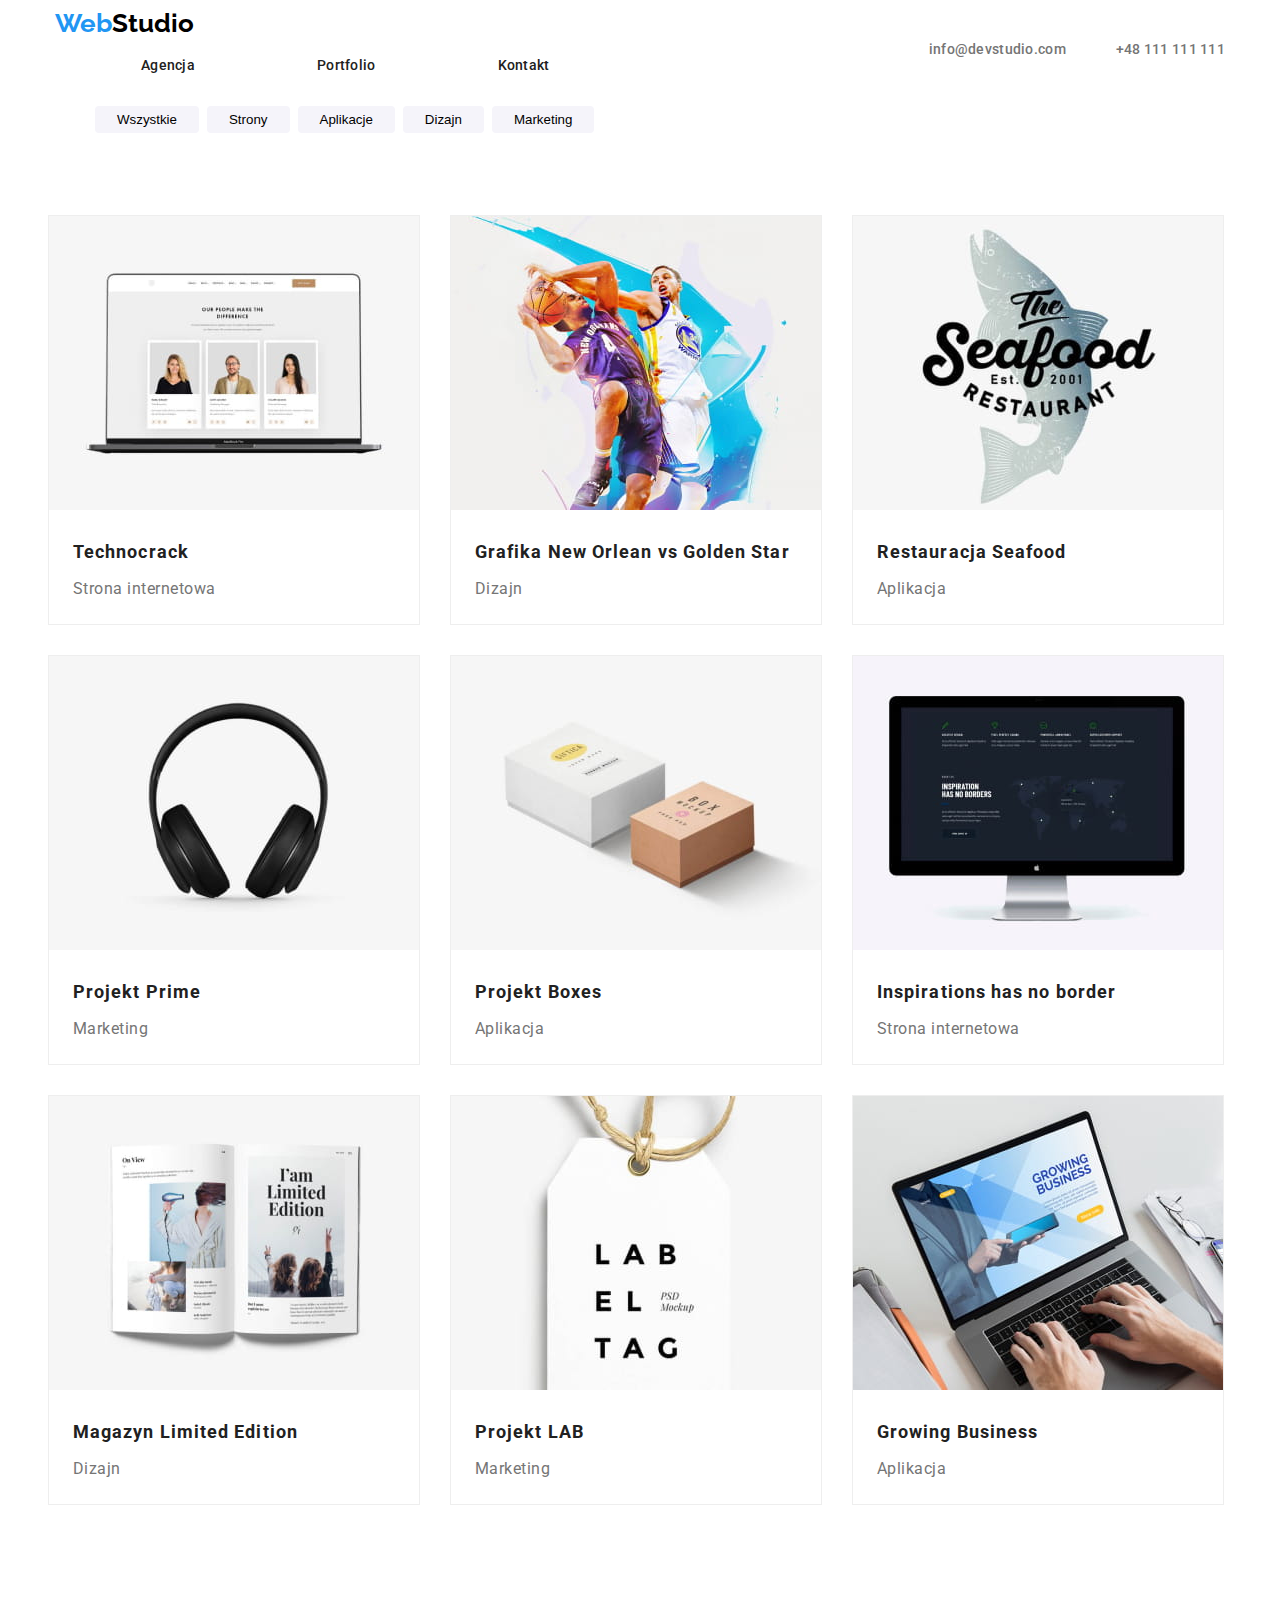
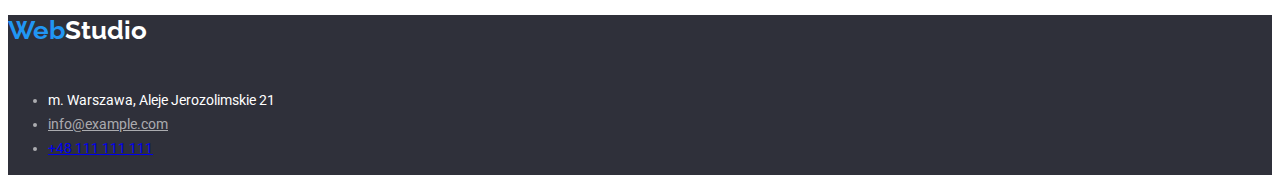
==== portfolio.html @ 5d40d668 "portfolio changes in main section" ====
<!DOCTYPE html>
<html lang="en">
    <head>
        <meta charset="UTF-8" />
        <meta http-equiv="X-UA-Compatible" content="IE=edge" />
        <meta name="viewport" content="width=device-width, initial-scale=1.0" />
        <title>Portfolio</title>
        <link rel="preconnect" href="https://fonts.googleapis.com" />
        <link rel="preconnect" href="https://fonts.gstatic.com" crossorigin />
        <link
            href="https://fonts.googleapis.com/css2?family=Raleway:wght@700&family=Roboto:wght@400;500;700;900&display=swap"
            rel="stylesheet"
        />
        <link
            rel="stylesheet"
            href="https://cdnjs.cloudflare.com/ajax/libs/modern-normalize/1.1.0/modern-normalize.min.css"
            integrity="sha512-wpPYUAdjBVSE4KJnH1VR1HeZfpl1ub8YT/NKx4PuQ5NmX2tKuGu6U/JRp5y+Y8XG2tV+wKQpNHVUX03MfMFn9Q=="
            crossorigin="anonymous"
            referrerpolicy="no-referrer"
        />
        <link href="./css/style.css" rel="stylesheet" />
    </head>

    <body>
        <header class="main-information">
            <div class="main-information-list container flex-nav">
                <nav>
                    <a class="logo" href="index.html"
                        >Web<span class="black-studio">Studio</span></a
                    >
                    <ul class="nav-list">
                        <li>
                            <a href="#">Agencja</a>
                        </li>
                        <li>
                            <a href="portfolio.html"
                                ><span class="blau">Portfolio</span></a
                            >
                        </li>
                        <li>
                            <a href="#">Kontakt</a>
                        </li>
                    </ul>
                </nav>
                <ul class="contact-list">
                    <li><a href="info@devstudio.com">info@devstudio.com</a></li>
                    <li><a href="tel:+48111111111">+48 111 111 111</a></li>
                </ul>
            </div>
        </header>

        <main>
            <section>
                <div class="container flex-nav">
                    <ul class="button-list">
                        <li>
                            <button
                                class="button portfolio-button"
                                type="button"
                            >
                                Wszystkie
                            </button>
                        </li>
                        <li>
                            <button
                                class="button portfolio-button"
                                type="button"
                            >
                                Strony
                            </button>
                        </li>
                        <li>
                            <button
                                class="button portfolio-button"
                                type="button"
                            >
                                Aplikacje
                            </button>
                        </li>
                        <li>
                            <button
                                class="button portfolio-button"
                                type="button"
                            >
                                Dizajn
                            </button>
                        </li>
                        <li>
                            <button
                                class="button portfolio-button"
                                type="button"
                            >
                                Marketing
                            </button>
                        </li>
                    </ul>
                </div>
                <ul class="projects">
                    <li class="photo-portfolio">
                        <img
                            src="images/technocrack.jpg"
                            alt="Otwarty laptop z wyświetloną stroną"
                            width="370"
                            height="294"
                        />
                        <h3>Technocrack</h3>
                        <p>Strona internetowa</p>
                    </li>
                    <li class="photo-portfolio">
                        <img
                            src="images/grafic-new-orlean-vs-golden-sta.jpg"
                            alt="Dwóch koszykarzy walczy o piłkę"
                            width="370"
                            height="294"
                        />
                        <h3>Grafika New Orlean vs Golden Star</h3>
                        <p>Dizajn</p>
                    </li>
                    <li class="photo-portfolio">
                        <img
                            src="images/logo-restaurant-seafood.jpg"
                            alt="Logo restauracji Seafood"
                            width="370"
                            height="294"
                        />
                        <h3>Restauracja Seafood</h3>
                        <p>Aplikacja</p>
                    </li>
                    <li class="photo-portfolio">
                        <img
                            src="images/headphones.jpg"
                            alt="Słuchawki"
                            width="370"
                            height="294"
                        />
                        <h3>Projekt Prime</h3>
                        <p>Marketing</p>
                    </li>
                    <li class="photo-portfolio">
                        <img
                            src="images/boxes.jpg"
                            alt="Dwa pudełka"
                            width="370"
                            height="294"
                        />
                        <h3>Projekt Boxes</h3>
                        <p>Aplikacja</p>
                    </li>
                    <li class="photo-portfolio">
                        <img
                            src="images/apple-monitor.jpg"
                            alt="Monitor komputera"
                            width="370"
                            height="294"
                        />
                        <h3>Inspirations has no border</h3>
                        <p>Strona internetowa</p>
                    </li>
                    <li class="photo-portfolio">
                        <img
                            src="images/magazine.jpg"
                            alt="Otwarty magazyn"
                            width="370"
                            height="294"
                        />
                        <h3>Magazyn Limited Edition</h3>
                        <p>Dizajn</p>
                    </li>
                    <li class="photo-portfolio">
                        <img
                            src="images/pendant.jpg"
                            alt="Zawieszka ozdobna"
                            width="370"
                            height="294"
                        />
                        <h3>Projekt LAB</h3>
                        <p>Marketing</p>
                    </li>
                    <li class="photo-portfolio">
                        <img
                            src="images/aplication-on-computer.jpg"
                            alt="Praca na aplikacji na komputerze"
                            width="370"
                            height="294"
                        />
                        <h3>Growing Business</h3>
                        <p>Aplikacja</p>
                    </li>
                </ul>
            </section>
        </main>

        <footer class="contact">
            <a class="logo" href="index.html"
                >Web<span class="white-studio">Studio</span></a
            >
            <address class="address-list">
                <ul>
                    <li>
                        <span>m. Warszawa, Aleje Jerozolimskie 21</span>
                    </li>
                    <li>
                        <div
                            class="address-list-info"
                            href="mailto:info@example.com"
                        >
                            info@example.com
                        </div>
                    </li>
                    <li><a href="+48111111111">+48 111 111 111</a></li>
                </ul>
            </address>
        </footer>
    </body>
</html>
---- css/style.css ----
*,
::before,
::after {
    box-sizing: border-box;
}

:root {
    --primary-color: #2196f3;
    --black-color: #000;
    --dark-grey: #212121;
    --white-color: #fff;
    --light-grey: #757575;
    --navy-blue: #2f303a;
    --black-rock: #2f303a;
    --beige: #f5f4fa;
}

.container {
    max-width: 1200px;
    margin: 0 auto;
    padding: 0 15px;
}

body {
    font-family: 'Roboto', sans-serif;
}

/*SITE NAV*/
.flex-nav {
    display: flex;
    justify-content: space-between;
    align-items: center;
}

.flex-nav-details {
    display: flex;
    align-items: center;
}

.main-information {
    background-color: var(--white-color);
}

.main-information-list {
    color: var(--black-color);
}

.main-information-list a:hover,
.main-information-list a:focus {
    color: var(--primary-color);
}

.logo {
    font-family: 'Raleway', sans-serif;
    font-weight: 700;
    font-size: 26px;
    line-height: 1.19;
    text-align: left;
    text-decoration: none;
    margin-right: 93px;
}

.black-studio {
    color: var(--black-color);
}

.white-studio {
    color: var(--white-color);
}

.logo {
    color: var(--primary-color);
}

.nav-list {
    display: flex;
    list-style: none;
    gap: 30px;
}

.contact-list {
    font-weight: 500;
    font-size: 14px;
    line-height: 1.17;
    letter-spacing: 0.02em;
    text-align: left;
    list-style: none;
    display: flex;
    column-gap: 50px;
    flex-direction: row;
}

.contact-list a {
    color: var(--light-grey);
    text-decoration: none;
}

.nav-list a {
    color: var(--dark-grey);
    font-weight: 500;
    font-size: 14px;
    line-height: 1.17;
    letter-spacing: 0.02em;
    text-align: left;
    margin: 0 46px;
}

.main-information a {
    text-decoration: none;
}
/*END SITE NAV*/

/*FIRST SECTION*/

h1,
.first-section {
    margin: 0 auto;
}

.first-section h1 {
    font-weight: 900;
    font-size: 44px;
    line-height: 1.36;
    color: #fff;
    letter-spacing: 0.06em;
    text-align: center;
    padding: 200px 252px 280px 252px;
    margin-top: 0;
    margin-bottom: 0;
}

.first-section button {
    font-weight: 700;
    font-size: 16px;
    color: var(--white-color);
    background-color: var(--primary-color);
    outline: none;
    border: none;
    border-radius: 4px;
    padding: 9px 41px 10px 42px;
    margin: 31px 500px 200px 500px;
}

.dark-bg {
    background-color: var(--navy-blue);
}

.button-list {
    list-style: none;
    display: flex;
    gap: 8px;
    align-items: center;
    padding-right: 95px;
}

.button {
    color: var(--black-color);
    background-color: var(--beige);
    outline: none;
    border: none;
    border-radius: 4px;
}
.portfolio-button {
    padding: 6px 22px;
}

.button:hover {
    color: var(--white-color);
    background-color: var(--primary-color);
}
/*END FIRST SECTION*/

/*SECOND SECTION*/
.second-section-list h3 {
    font-weight: 700;
    font-size: 14px;
    line-height: 1.17;
    color: var(--dark-grey);
    letter-spacing: 0.03em;
    text-align: left;
}

.flex-second-section {
    display: flex;
    align-items: center;
    list-style: none;
    padding: 94px 0;
    gap: 30px;
}

.title-section {
    padding-top: 10px;
}

.flex-third-section,
.flex-fourth-section {
    display: flex;
    align-items: center;
    list-style: none;
    gap: 30px;
}

.third-section {
    padding: 94px 0 50px 0;
    margin: 0;
}

.fourth-section {
    background-color: var(--beige);
}

.our-team {
    background-color: var(--white-color);
    width: 270px;
    height: 368px;
    margin: 0;
    box-shadow: 0px 1px 3px rgba(0 0 0 / 12%), 0px 1px 1px rgba(0 0 0 / 14%),
        0px 2px 1px rgba(0 0 0 / 20%);
    border-bottom-right-radius: 4px;
    border-bottom-left-radius: 4px;
}

.projects h3 {
    font-size: 18px;
    line-height: 2;
    letter-spacing: 0.06em;
    color: var(--dark-grey);
    padding-top: 20px;
    padding-bottom: 4px;
    padding-left: 24px;
    margin: 0;
}

.projects p {
    font-size: 16px;
    line-height: 1.88;
    letter-spacing: 0.03em;
    color: var(--light-grey);
    margin: 0;
    padding-left: 24px;
    padding-bottom: 20px;
}

.projects {
    display: flex;
    flex-wrap: wrap;
    gap: 30px;
    list-style: none;
    padding-top: 50px;
    padding-bottom: 94px;
}

.photo-portfolio {
    border: 1px solid #eeeeee;
}

.second-section-list p {
    font-size: 14px;
    line-height: 1.71;
    color: var(--light-grey);
    letter-spacing: 0.03em;
}

.fourth-section {
    padding-bottom: 94px;
}

.third-section-list,
.fourth-section-list {
    font-weight: 700;
    font-size: 36px;
    line-height: 1.17;
    color: var(--dark-grey);
    text-align: center;
}

.fourth-section-list {
    padding-top: 50px;
    padding-bottom: 50px;
}

.photo-bg {
    background-color: var(--white-color);
    padding-top: 30px;
    margin-bottom: 30px;
    text-align: center;
}

.name {
    font-weight: 500;
    font-size: 16px;
    line-height: 1.17;
    color: var(--dark-grey);
    letter-spacing: 0.03em;
}

.workplace {
    color: var(--light-grey);
    text-align: center;
}

.workplace p {
    font-size: 16px;
}

/*FOOTER*/
.contact {
    background-color: var(--navy-blue);
}

.contact-logo {
    padding-top: 60px;
}

.contact a:hover,
.contact a:focus {
    color: var(--primary-color);
}

.address-list {
    margin-top: 20px;
}

.address-list {
    color: rgba(255, 255, 255, 0.6);
    font-size: 14px;
    line-height: 1.71;
    font-style: normal;
    display: flex;
    text-decoration: none;
    padding-top: 9px;
}

.address-list span {
    color: var(--white-color);
    font-size: 14px;
    line-height: 1.71;
    font-style: normal;
    padding-top: 20px;
}

.address-list-info {
    color: rgba(255, 255, 255, 0.6);
    text-decoration: underline;
    font-style: normal;
    font-size: 14px;
    line-height: 1.71;
}

.address-list-info:hover,
.address-list-info:focus {
    color: var(--primary-color);
}
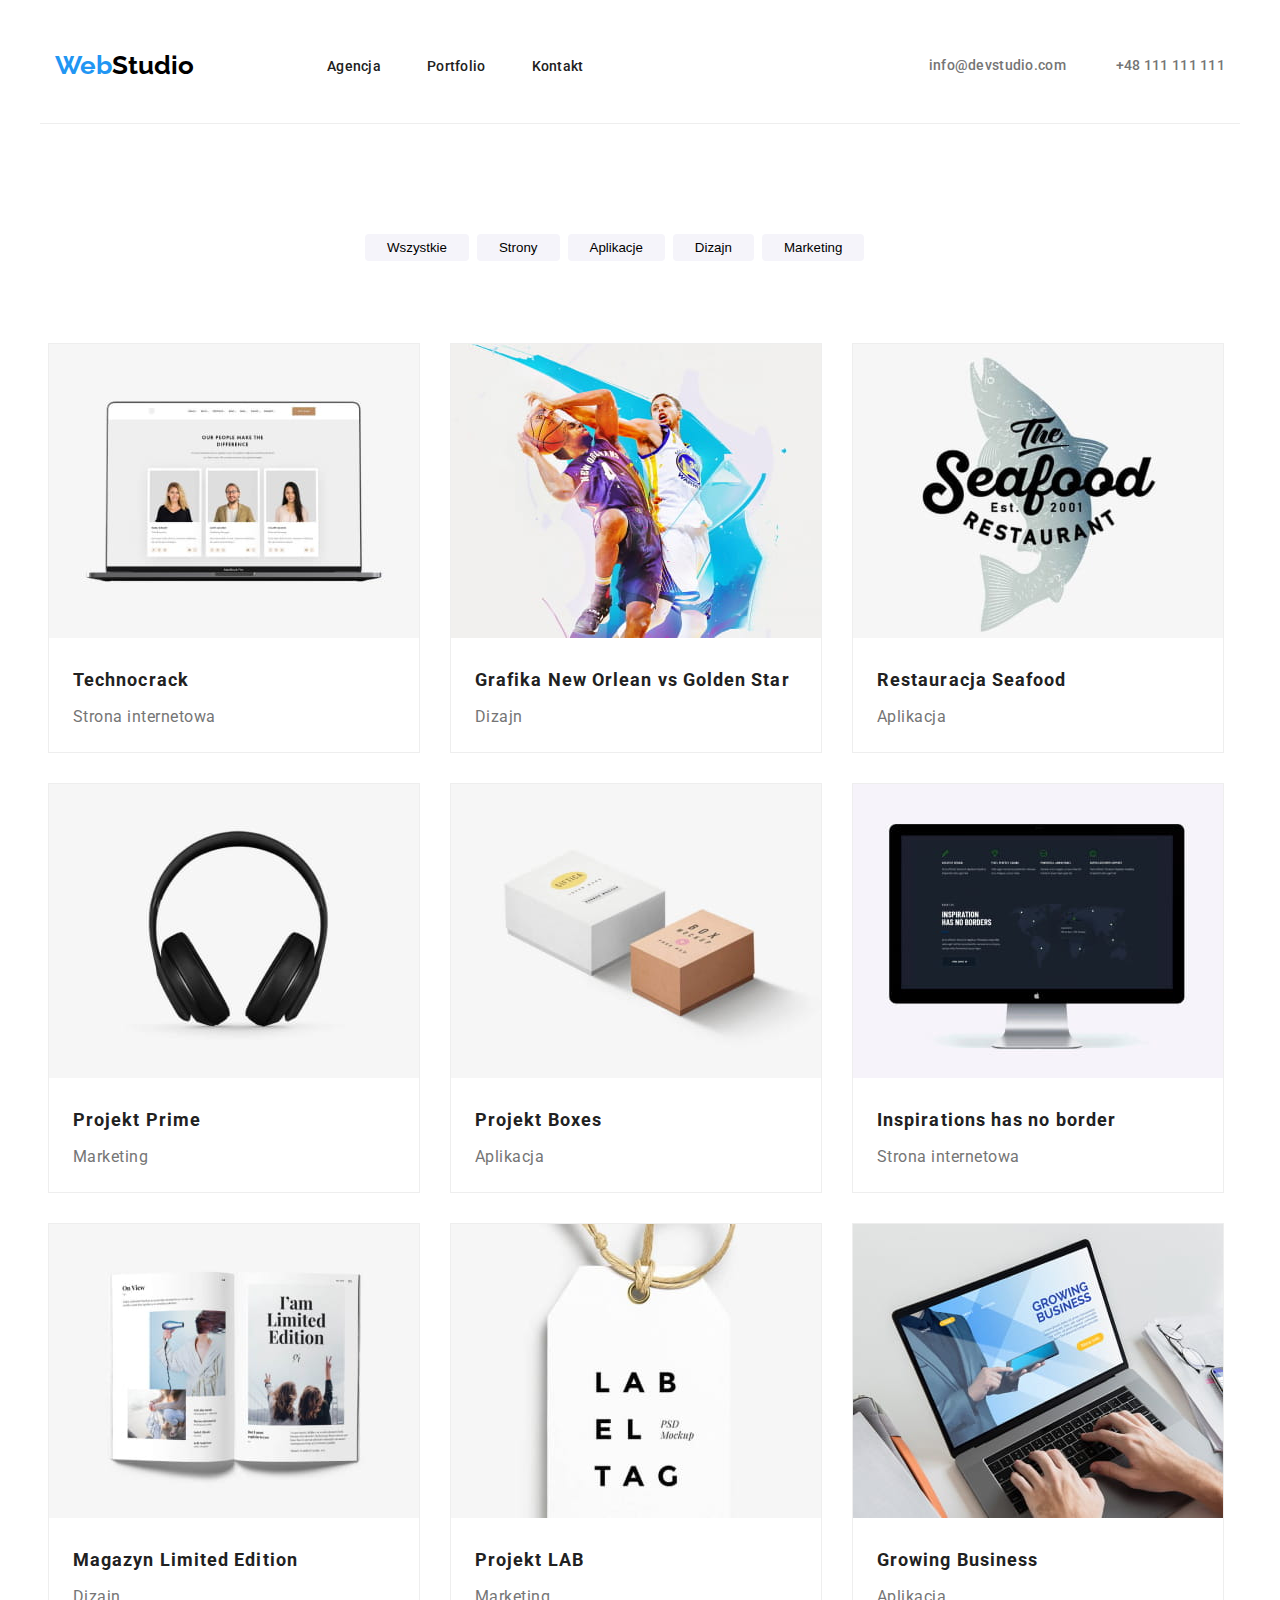
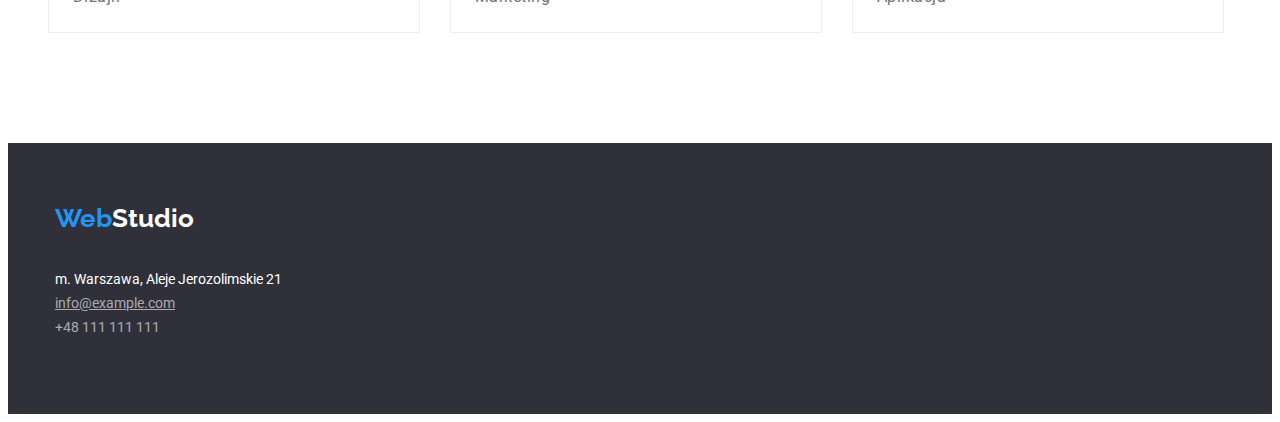
==== commit 114068f6: "changes in footer, decoration" ====
--- a/portfolio.html
+++ b/portfolio.html
@@ -25,26 +25,31 @@
         <header class="main-information">
             <div class="main-information-list container flex-nav">
                 <nav>
-                    <a class="logo" href="index.html"
-                        >Web<span class="black-studio">Studio</span></a
-                    >
-                    <ul class="nav-list">
-                        <li>
-                            <a href="#">Agencja</a>
-                        </li>
-                        <li>
-                            <a href="portfolio.html"
-                                ><span class="blau">Portfolio</span></a
-                            >
-                        </li>
-                        <li>
-                            <a href="#">Kontakt</a>
-                        </li>
-                    </ul>
+                    <div class="flex-nav-details">
+                        <a class="logo" href="index.html"
+                            >Web<span class="black-studio">Studio</span></a
+                        >
+                        <ul class="nav-list">
+                            <li>
+                                <a href="#">Agencja</a>
+                            </li>
+                            <li>
+                                <a href="portfolio.html"> Portfolio</a>
+                            </li>
+                            <li>
+                                <a href="#">Kontakt</a>
+                            </li>
+                        </ul>
+                    </div>
                 </nav>
+
                 <ul class="contact-list">
-                    <li><a href="info@devstudio.com">info@devstudio.com</a></li>
-                    <li><a href="tel:+48111111111">+48 111 111 111</a></li>
+                    <li>
+                        <a href="info@devstudio.com">info@devstudio.com</a>
+                    </li>
+                    <li>
+                        <a href="tel:+48111111111">+48 111 111 111</a>
+                    </li>
                 </ul>
             </div>
         </header>
@@ -191,25 +196,31 @@
         </main>
 
         <footer class="contact">
-            <a class="logo" href="index.html"
-                >Web<span class="white-studio">Studio</span></a
-            >
-            <address class="address-list">
-                <ul>
-                    <li>
-                        <span>m. Warszawa, Aleje Jerozolimskie 21</span>
-                    </li>
-                    <li>
-                        <div
-                            class="address-list-info"
-                            href="mailto:info@example.com"
-                        >
-                            info@example.com
-                        </div>
-                    </li>
-                    <li><a href="+48111111111">+48 111 111 111</a></li>
-                </ul>
-            </address>
+            <div class="container">
+                <div class="contact-logo">
+                    <a class="logo" href="index.html"
+                        >Web<span class="white-studio">Studio</span></a
+                    >
+                </div>
+                <address class="address-list">
+                    <ul class="address-details">
+                        <li>
+                            <span>m. Warszawa, Aleje Jerozolimskie 21</span>
+                        </li>
+                        <li>
+                            <div
+                                class="address-list-info"
+                                href="mailto:info@example.com"
+                            >
+                                info@example.com
+                            </div>
+                        </li>
+                        <li class="contact-phone">
+                            <a href="+48111111111">+48 111 111 111</a>
+                        </li>
+                    </ul>
+                </address>
+            </div>
         </footer>
     </body>
 </html>
--- a/css/style.css
+++ b/css/style.css
@@ -43,6 +43,7 @@
 
 .main-information-list {
     color: var(--black-color);
+    border-bottom: 1px solid #eeeeee;
 }
 
 .main-information-list a:hover,
@@ -58,6 +59,8 @@
     text-align: left;
     text-decoration: none;
     margin-right: 93px;
+    padding-top: 24px;
+    padding-bottom: 25px;
 }
 
 .black-studio {
@@ -75,7 +78,9 @@
 .nav-list {
     display: flex;
     list-style: none;
-    gap: 30px;
+    gap: 46px;
+    padding-top: 32px;
+    padding-bottom: 32px;
 }
 
 .contact-list {
@@ -102,7 +107,6 @@
     line-height: 1.17;
     letter-spacing: 0.02em;
     text-align: left;
-    margin: 0 46px;
 }
 
 .main-information a {
@@ -151,6 +155,8 @@
     gap: 8px;
     align-items: center;
     padding-right: 95px;
+    padding-left: 310px;
+    padding-top: 94px;
 }
 
 .button {
@@ -328,7 +334,8 @@
     font-style: normal;
     display: flex;
     text-decoration: none;
-    padding-top: 9px;
+    gap: 9px;
+    padding-bottom: 60px;
 }
 
 .address-list span {
@@ -351,3 +358,12 @@
 .address-list-info:focus {
     color: var(--primary-color);
 }
+
+.address-details {
+    list-style-type: none;
+    padding-left: 0;
+}
+.address-details a {
+    color: rgba(255, 255, 255, 0.6);
+    text-decoration: none;
+}
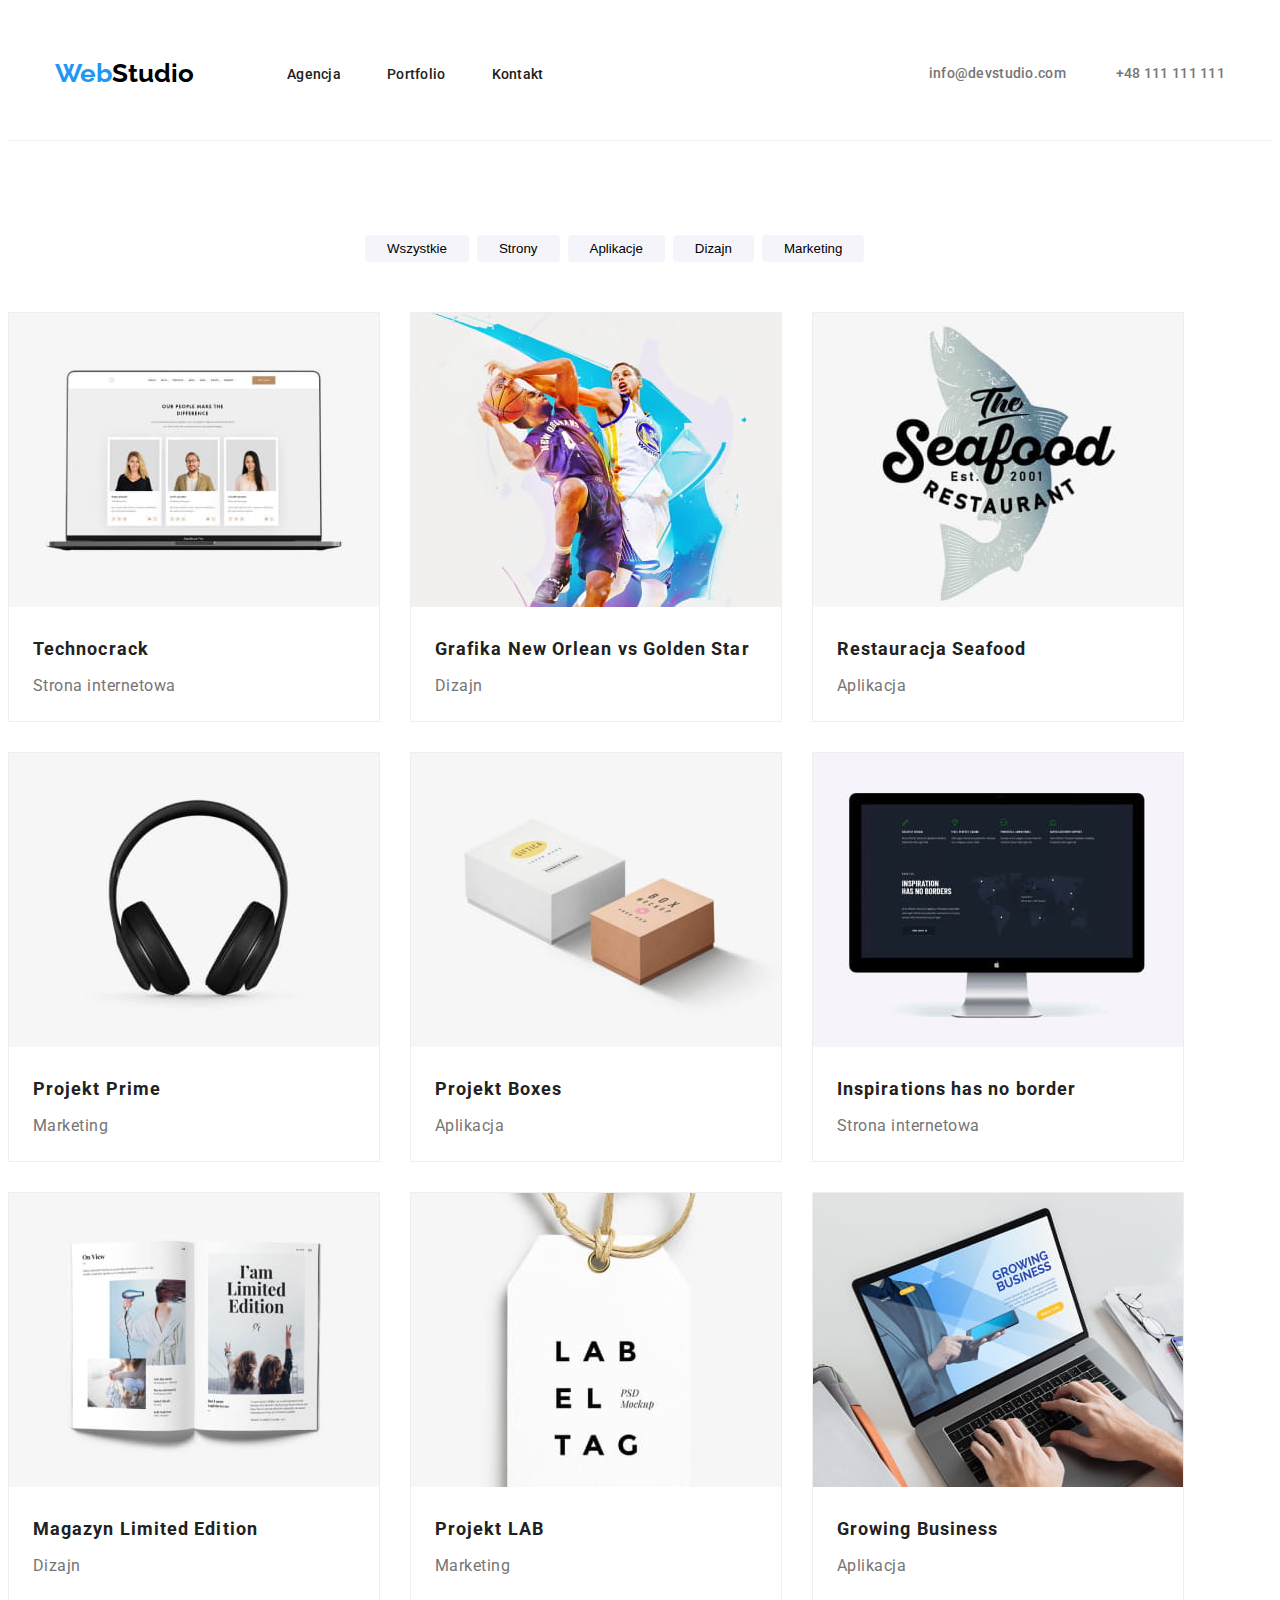
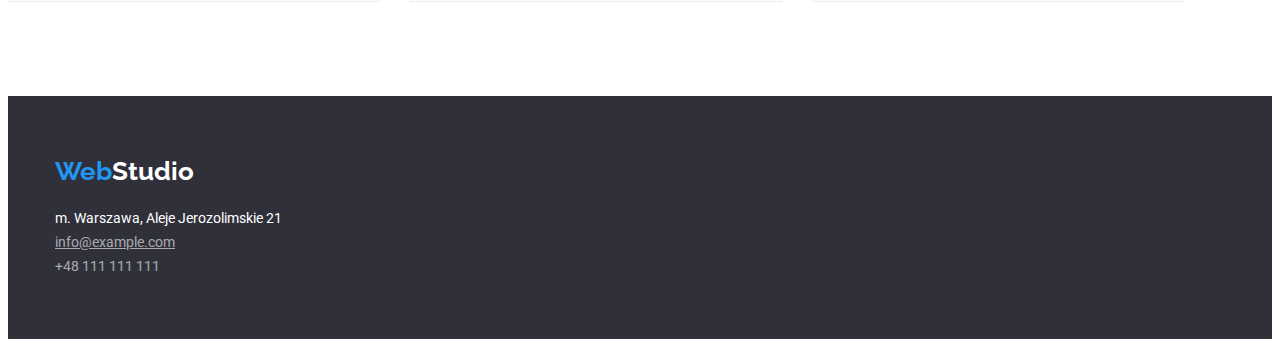
==== commit 43eb7bf8: "changes in section" ====
--- a/portfolio.html
+++ b/portfolio.html
@@ -23,24 +23,22 @@
 
     <body>
         <header class="main-information">
-            <div class="main-information-list container flex-nav">
-                <nav>
-                    <div class="flex-nav-details">
-                        <a class="logo" href="index.html"
-                            >Web<span class="black-studio">Studio</span></a
-                        >
-                        <ul class="nav-list">
-                            <li>
-                                <a href="#">Agencja</a>
-                            </li>
-                            <li>
-                                <a href="portfolio.html"> Portfolio</a>
-                            </li>
-                            <li>
-                                <a href="#">Kontakt</a>
-                            </li>
-                        </ul>
-                    </div>
+            <div class="container flex-nav">
+                <nav class="flex-nav-details">
+                    <a class="logo" href="index.html"
+                        >Web<span class="black-studio">Studio</span></a
+                    >
+                    <ul class="nav-list">
+                        <li>
+                            <a href="#">Agencja</a>
+                        </li>
+                        <li>
+                            <a href="portfolio.html"> Portfolio</a>
+                        </li>
+                        <li>
+                            <a href="#">Kontakt</a>
+                        </li>
+                    </ul>
                 </nav>
 
                 <ul class="contact-list">
--- a/css/style.css
+++ b/css/style.css
@@ -25,6 +25,21 @@
     font-family: 'Roboto', sans-serif;
 }
 
+ul,
+h1,
+h2,
+h3,
+h4,
+p,
+figure {
+    margin: 0;
+    padding: 0;
+}
+
+.section {
+    padding: 94px 0;
+}
+
 /*SITE NAV*/
 .flex-nav {
     display: flex;
@@ -39,10 +54,7 @@
 
 .main-information {
     background-color: var(--white-color);
-}
-
-.main-information-list {
-    color: var(--black-color);
+    padding: 24px 0 25px;
     border-bottom: 1px solid #eeeeee;
 }
 
@@ -59,8 +71,6 @@
     text-align: left;
     text-decoration: none;
     margin-right: 93px;
-    padding-top: 24px;
-    padding-bottom: 25px;
 }
 
 .black-studio {
@@ -118,7 +128,7 @@
 
 h1,
 .first-section {
-    margin: 0 auto;
+    text-align: center;
 }
 
 .first-section h1 {
@@ -128,9 +138,8 @@
     color: #fff;
     letter-spacing: 0.06em;
     text-align: center;
-    padding: 200px 252px 280px 252px;
-    margin-top: 0;
-    margin-bottom: 0;
+    margin: 30px 252px 252px;
+    padding-top: 106px;
 }
 
 .first-section button {
@@ -141,8 +150,7 @@
     outline: none;
     border: none;
     border-radius: 4px;
-    padding: 9px 41px 10px 42px;
-    margin: 31px 500px 200px 500px;
+    padding-bottom: 106px;
 }
 
 .dark-bg {
@@ -207,8 +215,8 @@
 }
 
 .third-section {
-    padding: 94px 0 50px 0;
-    margin: 0;
+    padding: 94px 0 50px;
+    margin-top: -94px;
 }
 
 .fourth-section {
@@ -279,6 +287,9 @@
     color: var(--dark-grey);
     text-align: center;
 }
+.third-section-list {
+    margin-bottom: 50px;
+}
 
 .fourth-section-list {
     padding-top: 50px;
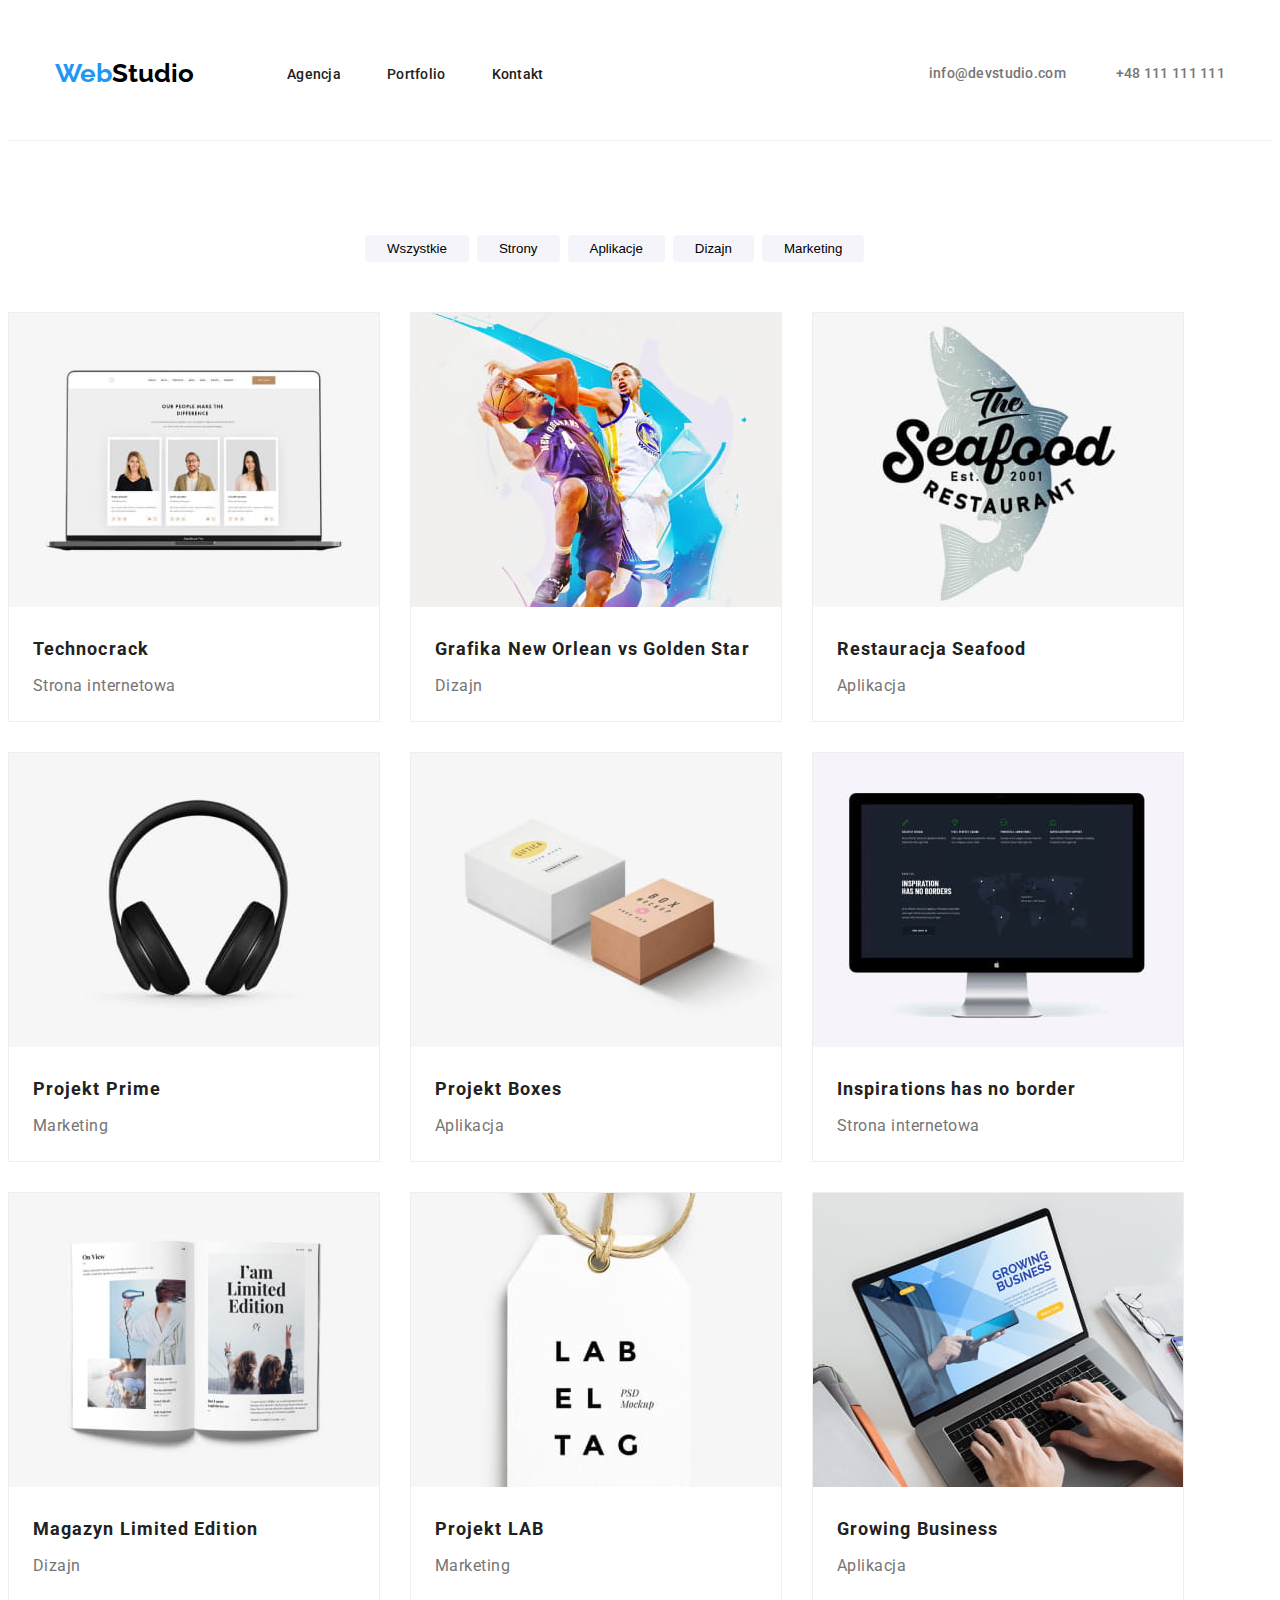
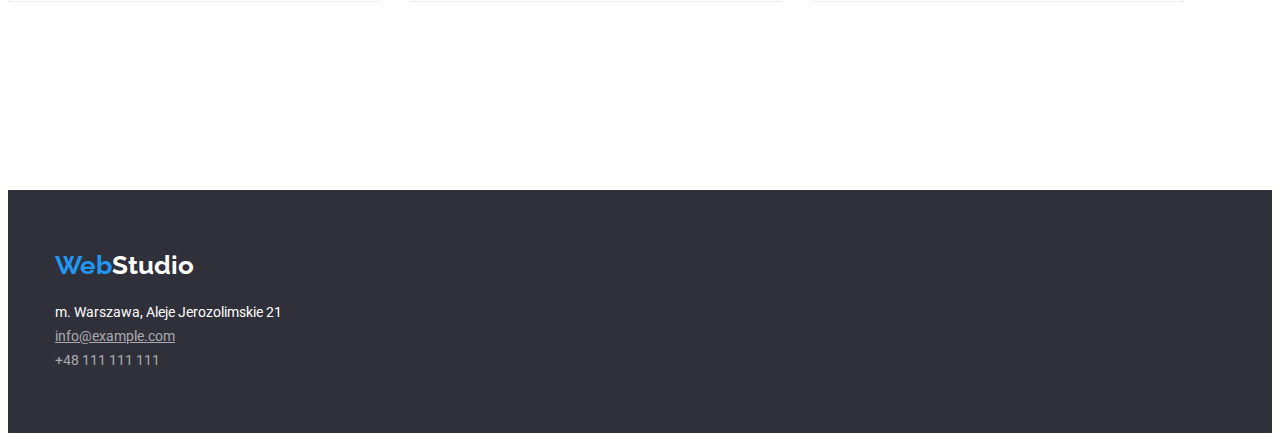
==== commit 690e7b52: "padding in portfolio changed" ====
--- a/portfolio.html
+++ b/portfolio.html
@@ -53,7 +53,7 @@
         </header>
 
         <main>
-            <section>
+            <section class="section">
                 <div class="container flex-nav">
                     <ul class="button-list">
                         <li>
--- a/css/style.css
+++ b/css/style.css
@@ -138,8 +138,7 @@
     color: #fff;
     letter-spacing: 0.06em;
     text-align: center;
-    margin: 30px 252px 252px;
-    padding-top: 106px;
+    margin: 106px 252px 30px;
 }
 
 .first-section button {
@@ -150,7 +149,8 @@
     outline: none;
     border: none;
     border-radius: 4px;
-    padding-bottom: 106px;
+    margin-bottom: 106px;
+    padding: 10px 41px;
 }
 
 .dark-bg {
@@ -164,7 +164,6 @@
     align-items: center;
     padding-right: 95px;
     padding-left: 310px;
-    padding-top: 94px;
 }
 
 .button {
@@ -198,7 +197,6 @@
     display: flex;
     align-items: center;
     list-style: none;
-    padding: 94px 0;
     gap: 30px;
 }
 
@@ -215,7 +213,6 @@
 }
 
 .third-section {
-    padding: 94px 0 50px;
     margin-top: -94px;
 }
 
@@ -275,10 +272,6 @@
     letter-spacing: 0.03em;
 }
 
-.fourth-section {
-    padding-bottom: 94px;
-}
-
 .third-section-list,
 .fourth-section-list {
     font-weight: 700;
@@ -286,14 +279,7 @@
     line-height: 1.17;
     color: var(--dark-grey);
     text-align: center;
-}
-.third-section-list {
     margin-bottom: 50px;
-}
-
-.fourth-section-list {
-    padding-top: 50px;
-    padding-bottom: 50px;
 }
 
 .photo-bg {
@@ -343,7 +329,6 @@
     font-size: 14px;
     line-height: 1.71;
     font-style: normal;
-    display: flex;
     text-decoration: none;
     gap: 9px;
     padding-bottom: 60px;
@@ -371,6 +356,8 @@
 }
 
 .address-details {
+    display: flex;
+    flex-direction: column;
     list-style-type: none;
     padding-left: 0;
 }
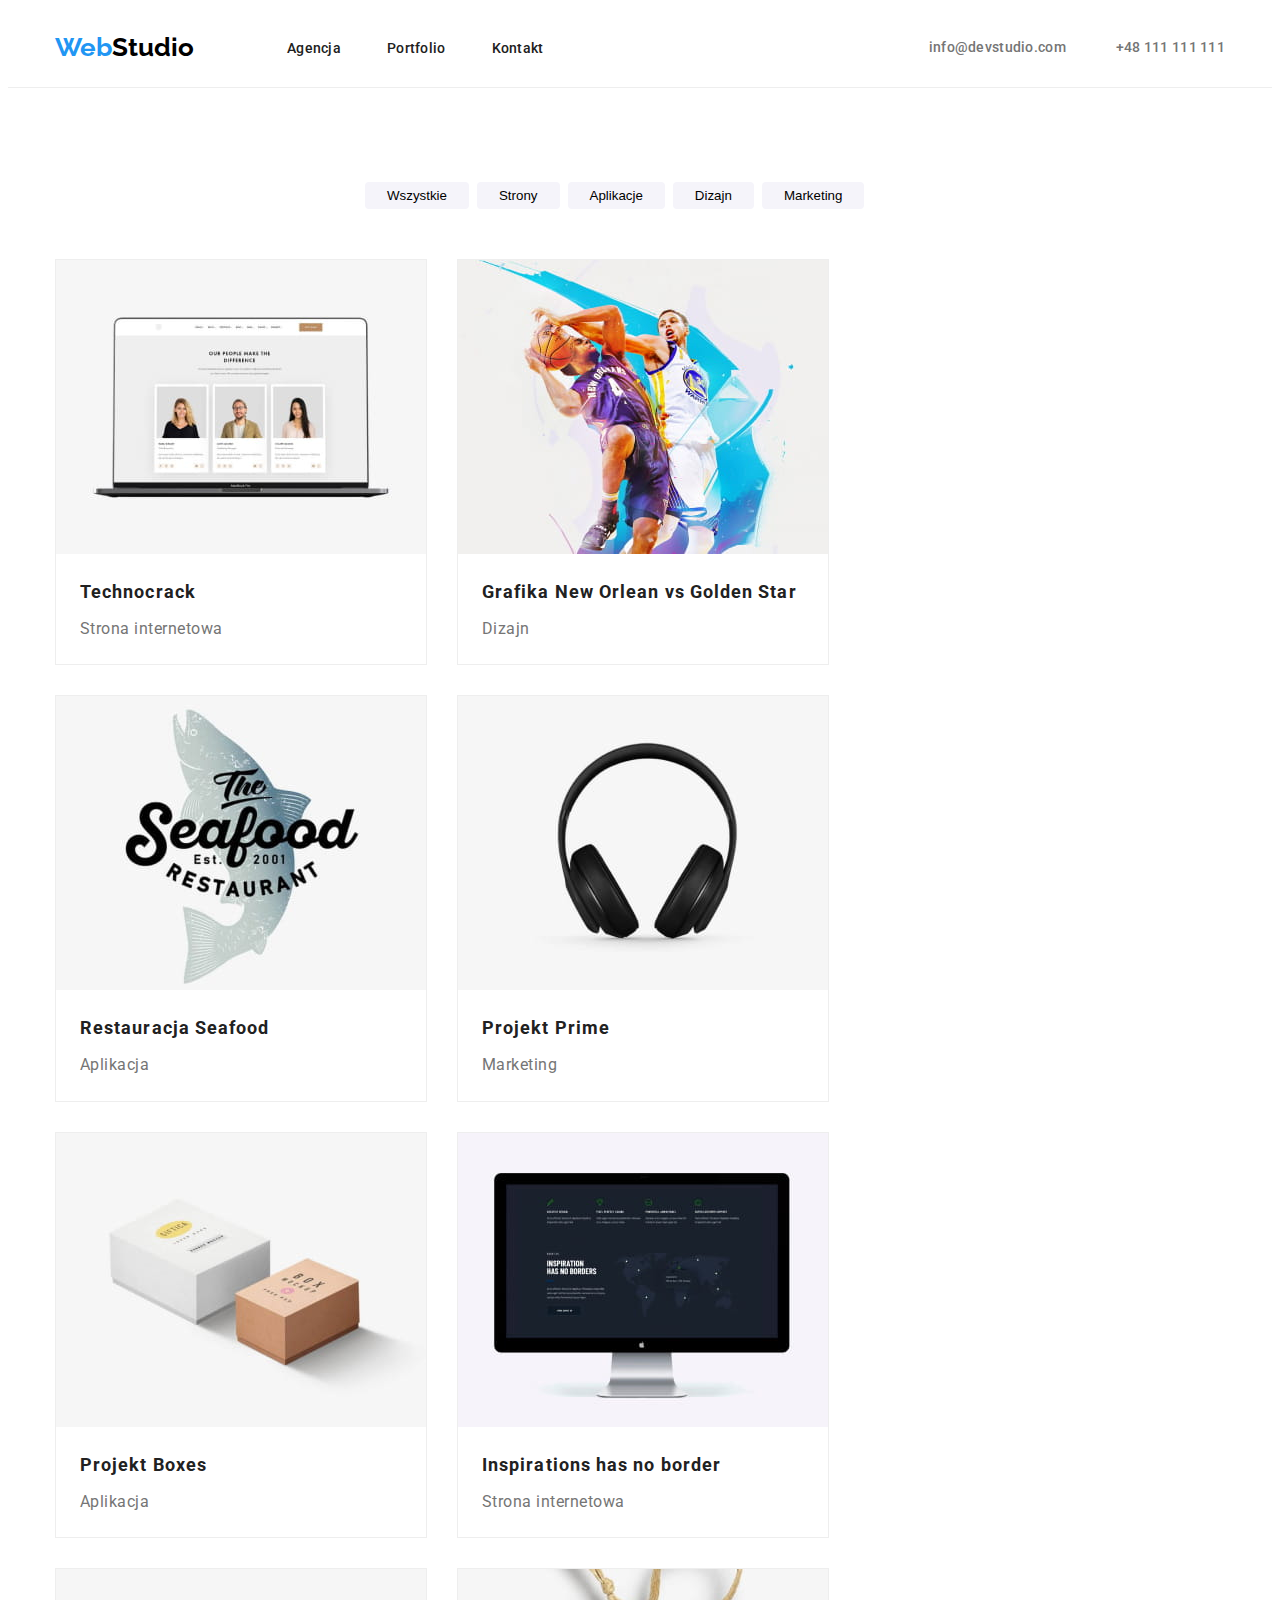
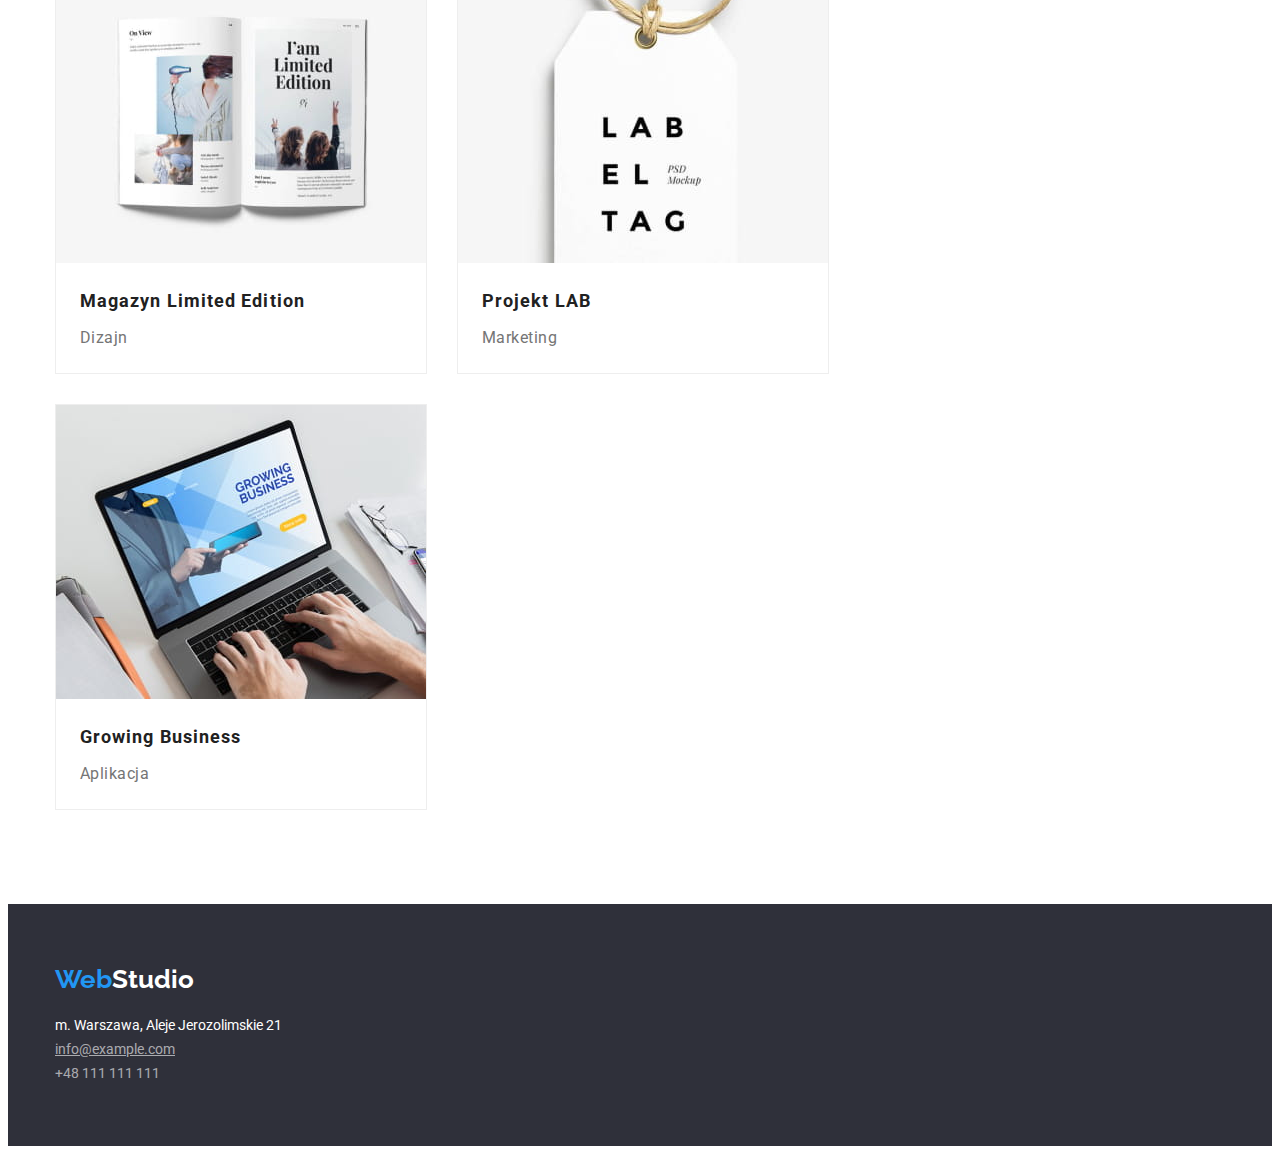
==== commit 4955d427: "corrects" ====
--- a/portfolio.html
+++ b/portfolio.html
@@ -54,7 +54,7 @@
 
         <main>
             <section class="section">
-                <div class="container flex-nav">
+                <div class="container">
                     <ul class="button-list">
                         <li>
                             <button
@@ -97,99 +97,100 @@
                             </button>
                         </li>
                     </ul>
+
+                    <ul class="projects">
+                        <li class="photo-portfolio">
+                            <img
+                                src="images/technocrack.jpg"
+                                alt="Otwarty laptop z wyświetloną stroną"
+                                width="370"
+                                height="294"
+                            />
+                            <h3>Technocrack</h3>
+                            <p>Strona internetowa</p>
+                        </li>
+                        <li class="photo-portfolio">
+                            <img
+                                src="images/grafic-new-orlean-vs-golden-sta.jpg"
+                                alt="Dwóch koszykarzy walczy o piłkę"
+                                width="370"
+                                height="294"
+                            />
+                            <h3>Grafika New Orlean vs Golden Star</h3>
+                            <p>Dizajn</p>
+                        </li>
+                        <li class="photo-portfolio">
+                            <img
+                                src="images/logo-restaurant-seafood.jpg"
+                                alt="Logo restauracji Seafood"
+                                width="370"
+                                height="294"
+                            />
+                            <h3>Restauracja Seafood</h3>
+                            <p>Aplikacja</p>
+                        </li>
+                        <li class="photo-portfolio">
+                            <img
+                                src="images/headphones.jpg"
+                                alt="Słuchawki"
+                                width="370"
+                                height="294"
+                            />
+                            <h3>Projekt Prime</h3>
+                            <p>Marketing</p>
+                        </li>
+                        <li class="photo-portfolio">
+                            <img
+                                src="images/boxes.jpg"
+                                alt="Dwa pudełka"
+                                width="370"
+                                height="294"
+                            />
+                            <h3>Projekt Boxes</h3>
+                            <p>Aplikacja</p>
+                        </li>
+                        <li class="photo-portfolio">
+                            <img
+                                src="images/apple-monitor.jpg"
+                                alt="Monitor komputera"
+                                width="370"
+                                height="294"
+                            />
+                            <h3>Inspirations has no border</h3>
+                            <p>Strona internetowa</p>
+                        </li>
+                        <li class="photo-portfolio">
+                            <img
+                                src="images/magazine.jpg"
+                                alt="Otwarty magazyn"
+                                width="370"
+                                height="294"
+                            />
+                            <h3>Magazyn Limited Edition</h3>
+                            <p>Dizajn</p>
+                        </li>
+                        <li class="photo-portfolio">
+                            <img
+                                src="images/pendant.jpg"
+                                alt="Zawieszka ozdobna"
+                                width="370"
+                                height="294"
+                            />
+                            <h3>Projekt LAB</h3>
+                            <p>Marketing</p>
+                        </li>
+                        <li class="photo-portfolio">
+                            <img
+                                src="images/aplication-on-computer.jpg"
+                                alt="Praca na aplikacji na komputerze"
+                                width="370"
+                                height="294"
+                            />
+                            <h3>Growing Business</h3>
+                            <p>Aplikacja</p>
+                        </li>
+                    </ul>
                 </div>
-                <ul class="projects">
-                    <li class="photo-portfolio">
-                        <img
-                            src="images/technocrack.jpg"
-                            alt="Otwarty laptop z wyświetloną stroną"
-                            width="370"
-                            height="294"
-                        />
-                        <h3>Technocrack</h3>
-                        <p>Strona internetowa</p>
-                    </li>
-                    <li class="photo-portfolio">
-                        <img
-                            src="images/grafic-new-orlean-vs-golden-sta.jpg"
-                            alt="Dwóch koszykarzy walczy o piłkę"
-                            width="370"
-                            height="294"
-                        />
-                        <h3>Grafika New Orlean vs Golden Star</h3>
-                        <p>Dizajn</p>
-                    </li>
-                    <li class="photo-portfolio">
-                        <img
-                            src="images/logo-restaurant-seafood.jpg"
-                            alt="Logo restauracji Seafood"
-                            width="370"
-                            height="294"
-                        />
-                        <h3>Restauracja Seafood</h3>
-                        <p>Aplikacja</p>
-                    </li>
-                    <li class="photo-portfolio">
-                        <img
-                            src="images/headphones.jpg"
-                            alt="Słuchawki"
-                            width="370"
-                            height="294"
-                        />
-                        <h3>Projekt Prime</h3>
-                        <p>Marketing</p>
-                    </li>
-                    <li class="photo-portfolio">
-                        <img
-                            src="images/boxes.jpg"
-                            alt="Dwa pudełka"
-                            width="370"
-                            height="294"
-                        />
-                        <h3>Projekt Boxes</h3>
-                        <p>Aplikacja</p>
-                    </li>
-                    <li class="photo-portfolio">
-                        <img
-                            src="images/apple-monitor.jpg"
-                            alt="Monitor komputera"
-                            width="370"
-                            height="294"
-                        />
-                        <h3>Inspirations has no border</h3>
-                        <p>Strona internetowa</p>
-                    </li>
-                    <li class="photo-portfolio">
-                        <img
-                            src="images/magazine.jpg"
-                            alt="Otwarty magazyn"
-                            width="370"
-                            height="294"
-                        />
-                        <h3>Magazyn Limited Edition</h3>
-                        <p>Dizajn</p>
-                    </li>
-                    <li class="photo-portfolio">
-                        <img
-                            src="images/pendant.jpg"
-                            alt="Zawieszka ozdobna"
-                            width="370"
-                            height="294"
-                        />
-                        <h3>Projekt LAB</h3>
-                        <p>Marketing</p>
-                    </li>
-                    <li class="photo-portfolio">
-                        <img
-                            src="images/aplication-on-computer.jpg"
-                            alt="Praca na aplikacji na komputerze"
-                            width="370"
-                            height="294"
-                        />
-                        <h3>Growing Business</h3>
-                        <p>Aplikacja</p>
-                    </li>
-                </ul>
             </section>
         </main>
 
--- a/css/style.css
+++ b/css/style.css
@@ -36,6 +36,10 @@
     padding: 0;
 }
 
+img {
+    vertical-align: middle;
+}
+
 .section {
     padding: 94px 0;
 }
@@ -67,7 +71,7 @@
     font-family: 'Raleway', sans-serif;
     font-weight: 700;
     font-size: 26px;
-    line-height: 1.19;
+    line-height: 1.17;
     text-align: left;
     text-decoration: none;
     margin-right: 93px;
@@ -89,8 +93,6 @@
     display: flex;
     list-style: none;
     gap: 46px;
-    padding-top: 32px;
-    padding-bottom: 32px;
 }
 
 .contact-list {
@@ -126,7 +128,6 @@
 
 /*FIRST SECTION*/
 
-h1,
 .first-section {
     text-align: center;
 }
@@ -134,7 +135,7 @@
 .first-section h1 {
     font-weight: 900;
     font-size: 44px;
-    line-height: 1.36;
+    line-height: 1.3636;
     color: #fff;
     letter-spacing: 0.06em;
     text-align: center;
@@ -150,7 +151,8 @@
     border: none;
     border-radius: 4px;
     margin-bottom: 106px;
-    padding: 10px 41px;
+    width: 200px;
+    height: 50px;
 }
 
 .dark-bg {
@@ -258,7 +260,6 @@
     gap: 30px;
     list-style: none;
     padding-top: 50px;
-    padding-bottom: 94px;
 }
 
 .photo-portfolio {
@@ -309,10 +310,7 @@
 /*FOOTER*/
 .contact {
     background-color: var(--navy-blue);
-}
-
-.contact-logo {
-    padding-top: 60px;
+    padding: 60px 0;
 }
 
 .contact a:hover,
@@ -331,7 +329,6 @@
     font-style: normal;
     text-decoration: none;
     gap: 9px;
-    padding-bottom: 60px;
 }
 
 .address-list span {
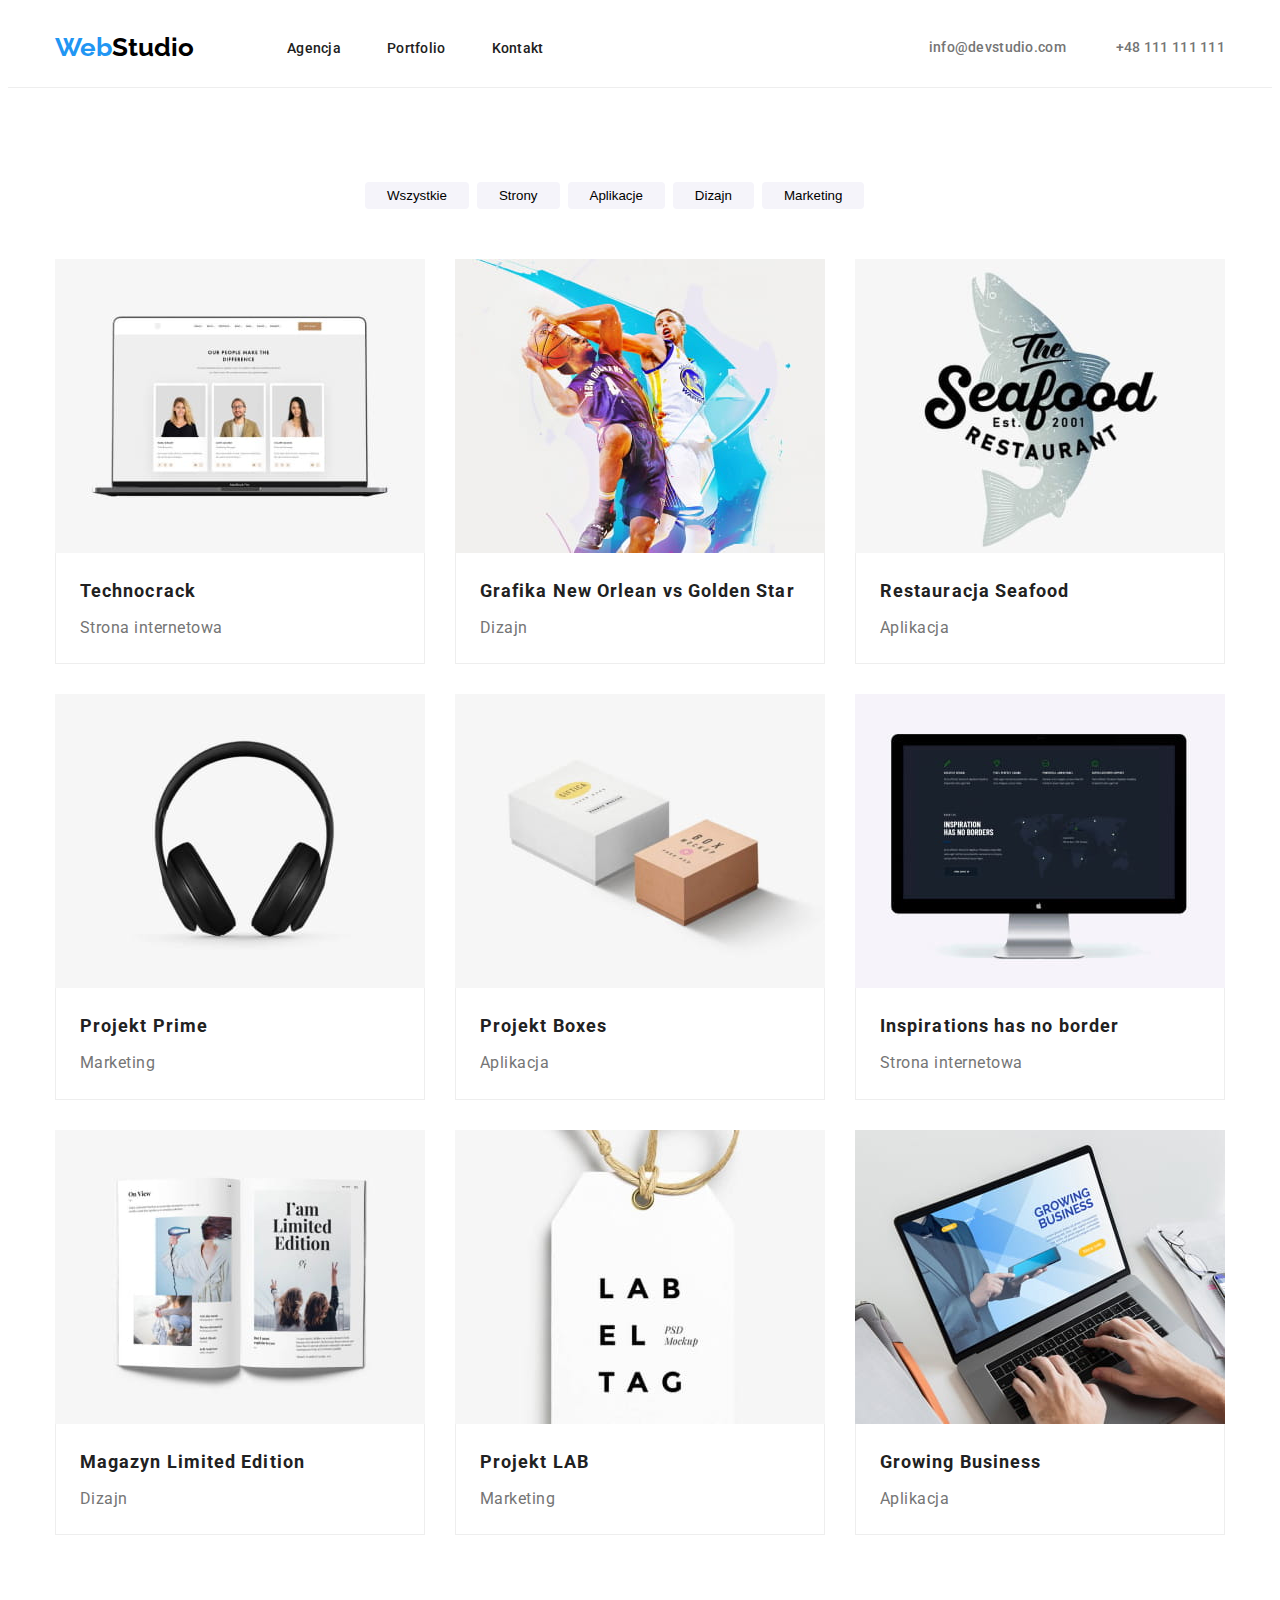
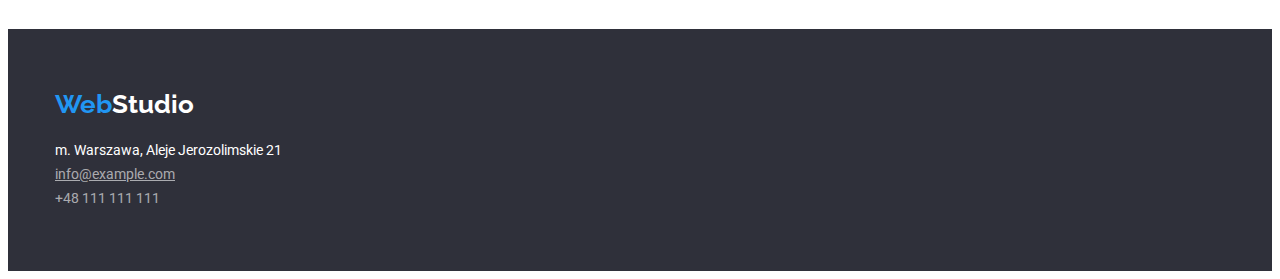
==== commit 5a12c261: "added border in portfolio" ====
--- a/portfolio.html
+++ b/portfolio.html
@@ -99,95 +99,113 @@
                     </ul>
 
                     <ul class="projects">
-                        <li class="photo-portfolio">
+                        <li>
                             <img
                                 src="images/technocrack.jpg"
                                 alt="Otwarty laptop z wyświetloną stroną"
                                 width="370"
                                 height="294"
                             />
-                            <h3>Technocrack</h3>
-                            <p>Strona internetowa</p>
-                        </li>
-                        <li class="photo-portfolio">
+                            <div class="photo-portfolio">
+                                <h3>Technocrack</h3>
+                                <p>Strona internetowa</p>
+                            </div>
+                        </li>
+                        <li>
                             <img
                                 src="images/grafic-new-orlean-vs-golden-sta.jpg"
                                 alt="Dwóch koszykarzy walczy o piłkę"
                                 width="370"
                                 height="294"
                             />
-                            <h3>Grafika New Orlean vs Golden Star</h3>
-                            <p>Dizajn</p>
-                        </li>
-                        <li class="photo-portfolio">
+                            <div class="photo-portfolio">
+                                <h3>Grafika New Orlean vs Golden Star</h3>
+                                <p>Dizajn</p>
+                            </div>
+                        </li>
+                        <li>
                             <img
                                 src="images/logo-restaurant-seafood.jpg"
                                 alt="Logo restauracji Seafood"
                                 width="370"
                                 height="294"
                             />
-                            <h3>Restauracja Seafood</h3>
-                            <p>Aplikacja</p>
-                        </li>
-                        <li class="photo-portfolio">
+                            <div class="photo-portfolio">
+                                <h3>Restauracja Seafood</h3>
+                                <p>Aplikacja</p>
+                            </div>
+                        </li>
+                        <li>
                             <img
                                 src="images/headphones.jpg"
                                 alt="Słuchawki"
                                 width="370"
                                 height="294"
                             />
-                            <h3>Projekt Prime</h3>
-                            <p>Marketing</p>
-                        </li>
-                        <li class="photo-portfolio">
+                            <div class="photo-portfolio">
+                                <h3>Projekt Prime</h3>
+                                <p>Marketing</p>
+                            </div>
+                        </li>
+                        <li>
                             <img
                                 src="images/boxes.jpg"
                                 alt="Dwa pudełka"
                                 width="370"
                                 height="294"
                             />
-                            <h3>Projekt Boxes</h3>
-                            <p>Aplikacja</p>
-                        </li>
-                        <li class="photo-portfolio">
+                            <div class="photo-portfolio">
+                                <h3>Projekt Boxes</h3>
+                                <p>Aplikacja</p>
+                            </div>
+                        </li>
+                        <li>
                             <img
                                 src="images/apple-monitor.jpg"
                                 alt="Monitor komputera"
                                 width="370"
                                 height="294"
                             />
-                            <h3>Inspirations has no border</h3>
-                            <p>Strona internetowa</p>
-                        </li>
-                        <li class="photo-portfolio">
+                            <div class="photo-portfolio">
+                                <h3>Inspirations has no border</h3>
+                                <p>Strona internetowa</p>
+                            </div>
+                        </li>
+                        <li>
                             <img
                                 src="images/magazine.jpg"
                                 alt="Otwarty magazyn"
                                 width="370"
                                 height="294"
                             />
-                            <h3>Magazyn Limited Edition</h3>
-                            <p>Dizajn</p>
-                        </li>
-                        <li class="photo-portfolio">
+                            <div class="photo-portfolio">
+                                <h3>Magazyn Limited Edition</h3>
+                                <p>Dizajn</p>
+                            </div>
+                        </li>
+                        <li>
                             <img
                                 src="images/pendant.jpg"
                                 alt="Zawieszka ozdobna"
                                 width="370"
                                 height="294"
                             />
-                            <h3>Projekt LAB</h3>
-                            <p>Marketing</p>
-                        </li>
-                        <li class="photo-portfolio">
+                            <div class="photo-portfolio">
+                                <h3>Projekt LAB</h3>
+                                <p>Marketing</p>
+                            </div>
+                        </li>
+                        <li>
                             <img
                                 src="images/aplication-on-computer.jpg"
                                 alt="Praca na aplikacji na komputerze"
                                 width="370"
                                 height="294"
                             />
-                            <h3>Growing Business</h3>
-                            <p>Aplikacja</p>
+                            <div class="photo-portfolio">
+                                <h3>Growing Business</h3>
+                                <p>Aplikacja</p>
+                            </div>
                         </li>
                     </ul>
                 </div>
--- a/css/style.css
+++ b/css/style.css
@@ -135,7 +135,7 @@
 .first-section h1 {
     font-weight: 900;
     font-size: 44px;
-    line-height: 1.3636;
+    line-height: 1.36;
     color: #fff;
     letter-spacing: 0.06em;
     text-align: center;
@@ -263,7 +263,9 @@
 }
 
 .photo-portfolio {
-    border: 1px solid #eeeeee;
+    border-right: 1px solid #eeeeee;
+    border-bottom: 1px solid #eeeeee;
+    border-left: 1px solid #eeeeee;
 }
 
 .second-section-list p {
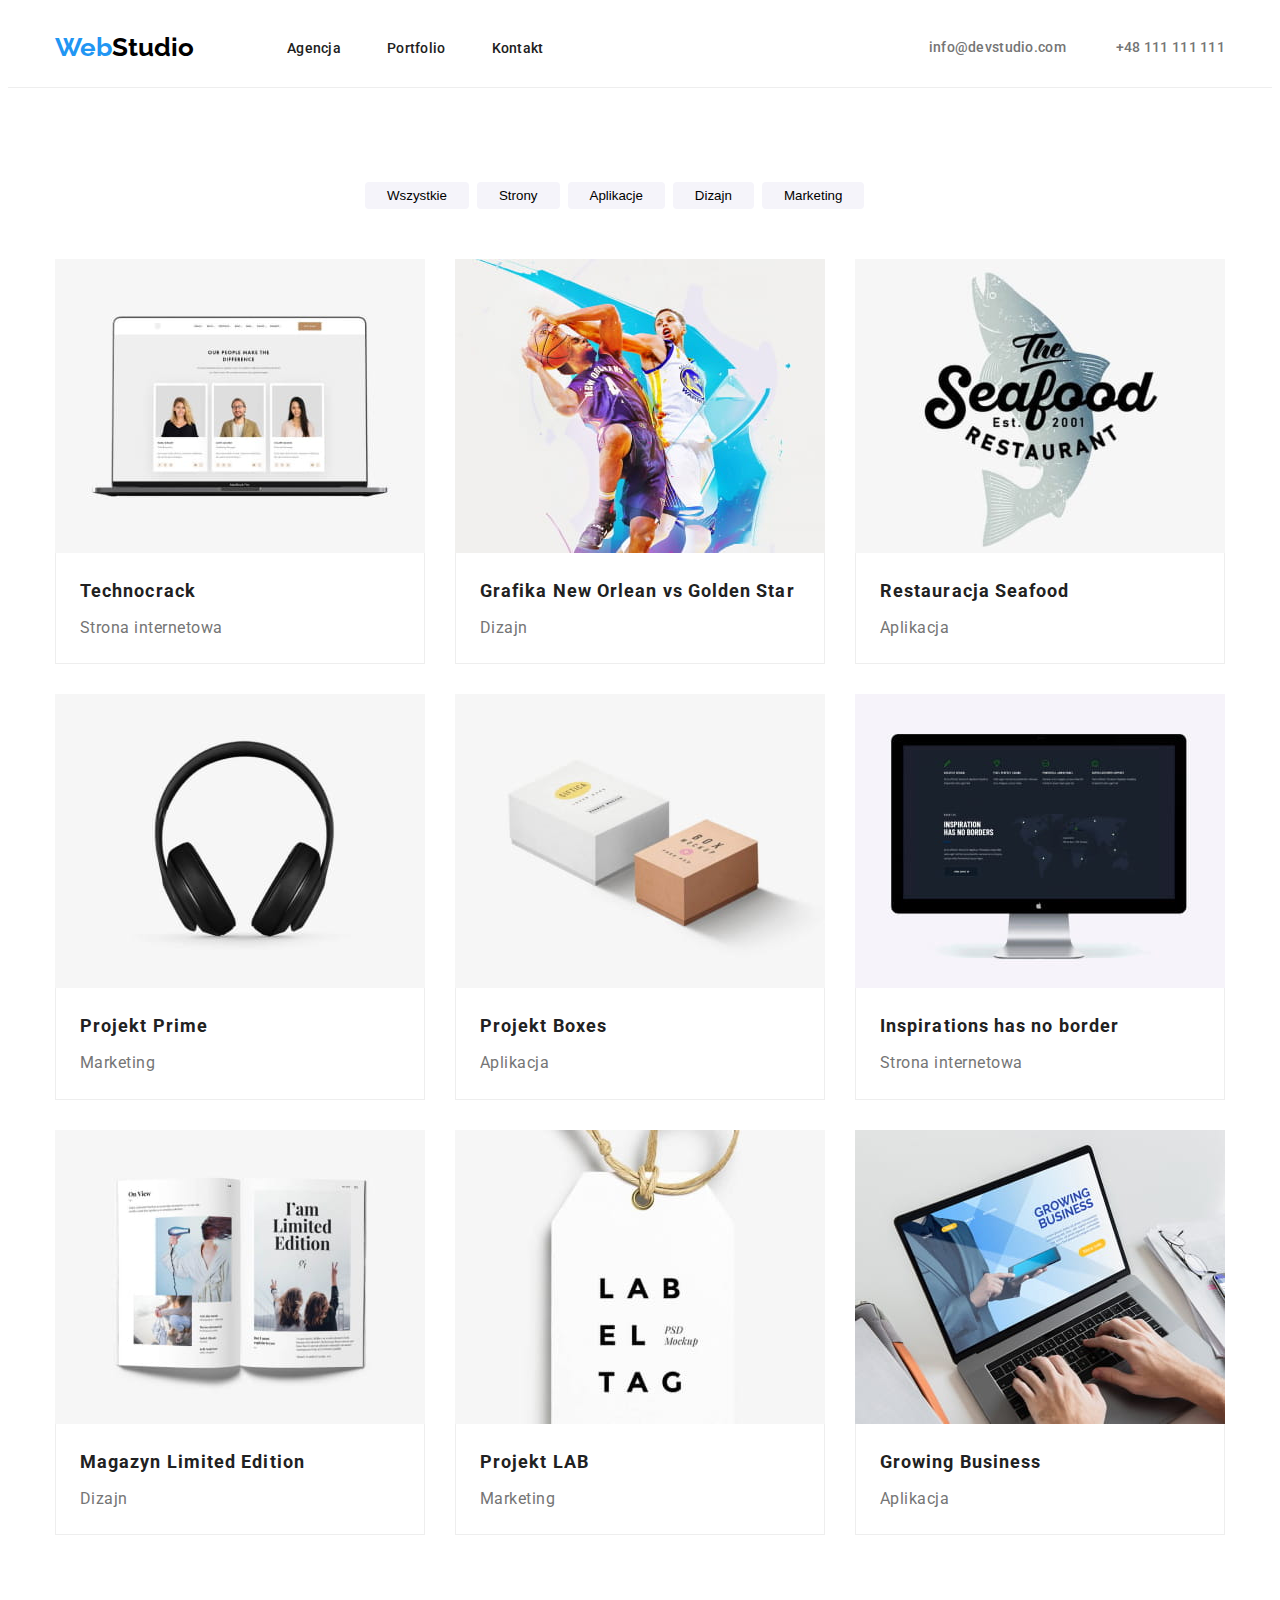
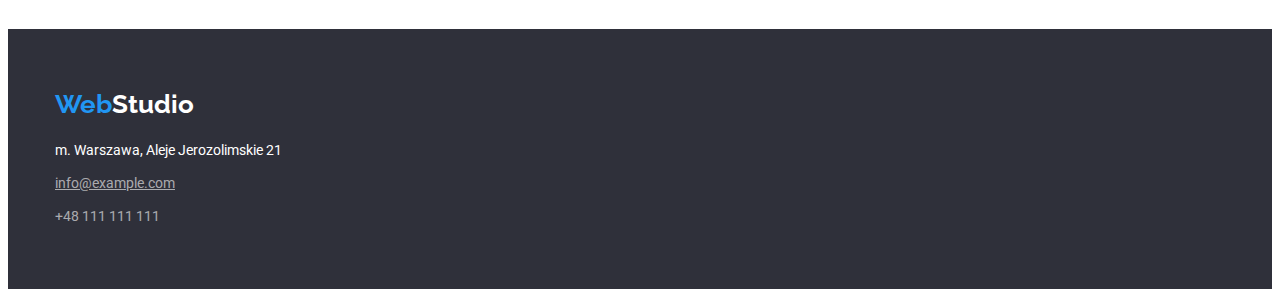
==== commit 76dcc125: "changed names of the class in footer" ====
--- a/portfolio.html
+++ b/portfolio.html
@@ -225,15 +225,16 @@
                             <span>m. Warszawa, Aleje Jerozolimskie 21</span>
                         </li>
                         <li>
-                            <div
-                                class="address-list-info"
+                            <a
+                                class="footer-contact underline"
                                 href="mailto:info@example.com"
-                            >
-                                info@example.com
-                            </div>
-                        </li>
-                        <li class="contact-phone">
-                            <a href="+48111111111">+48 111 111 111</a>
+                                >info@example.com</a
+                            >
+                        </li>
+                        <li>
+                            <a class="footer-contact" href="+48111111111"
+                                >+48 111 111 111</a
+                            >
                         </li>
                     </ul>
                 </address>
--- a/css/style.css
+++ b/css/style.css
@@ -62,8 +62,10 @@
     border-bottom: 1px solid #eeeeee;
 }
 
-.main-information-list a:hover,
-.main-information-list a:focus {
+.nav-list a:hover,
+.nav-list a:focus,
+.contact-list a:hover,
+.contact-list a:focus {
     color: var(--primary-color);
 }
 
@@ -179,7 +181,8 @@
     padding: 6px 22px;
 }
 
-.button:hover {
+.button:hover,
+.button:focus {
     color: var(--white-color);
     background-color: var(--primary-color);
 }
@@ -224,8 +227,6 @@
 
 .our-team {
     background-color: var(--white-color);
-    width: 270px;
-    height: 368px;
     margin: 0;
     box-shadow: 0px 1px 3px rgba(0 0 0 / 12%), 0px 1px 1px rgba(0 0 0 / 14%),
         0px 2px 1px rgba(0 0 0 / 20%);
@@ -287,15 +288,15 @@
 
 .photo-bg {
     background-color: var(--white-color);
-    padding-top: 30px;
-    margin-bottom: 30px;
+    padding: 30px 0;
+    line-height: 1.85;
+    font-size: 16px;
     text-align: center;
 }
 
 .name {
     font-weight: 500;
     font-size: 16px;
-    line-height: 1.17;
     color: var(--dark-grey);
     letter-spacing: 0.03em;
 }
@@ -303,10 +304,6 @@
 .workplace {
     color: var(--light-grey);
     text-align: center;
-}
-
-.workplace p {
-    font-size: 16px;
 }
 
 /*FOOTER*/
@@ -321,16 +318,12 @@
 }
 
 .address-list {
-    margin-top: 20px;
-}
-
-.address-list {
     color: rgba(255, 255, 255, 0.6);
     font-size: 14px;
     line-height: 1.71;
     font-style: normal;
     text-decoration: none;
-    gap: 9px;
+    margin-top: 20px;
 }
 
 .address-list span {
@@ -341,16 +334,20 @@
     padding-top: 20px;
 }
 
-.address-list-info {
+.footer-contact {
+    text-decoration: none;
     color: rgba(255, 255, 255, 0.6);
+    font-style: normal;
+    font-size: 14px;
+    line-height: 1.71;
+}
+
+.underline {
     text-decoration: underline;
-    font-style: normal;
-    font-size: 14px;
-    line-height: 1.71;
-}
-
-.address-list-info:hover,
-.address-list-info:focus {
+}
+
+.footer-contact:hover,
+.footer-contact:focus {
     color: var(--primary-color);
 }
 
@@ -359,8 +356,5 @@
     flex-direction: column;
     list-style-type: none;
     padding-left: 0;
-}
-.address-details a {
-    color: rgba(255, 255, 255, 0.6);
-    text-decoration: none;
-}
+    gap: 9px;
+}
